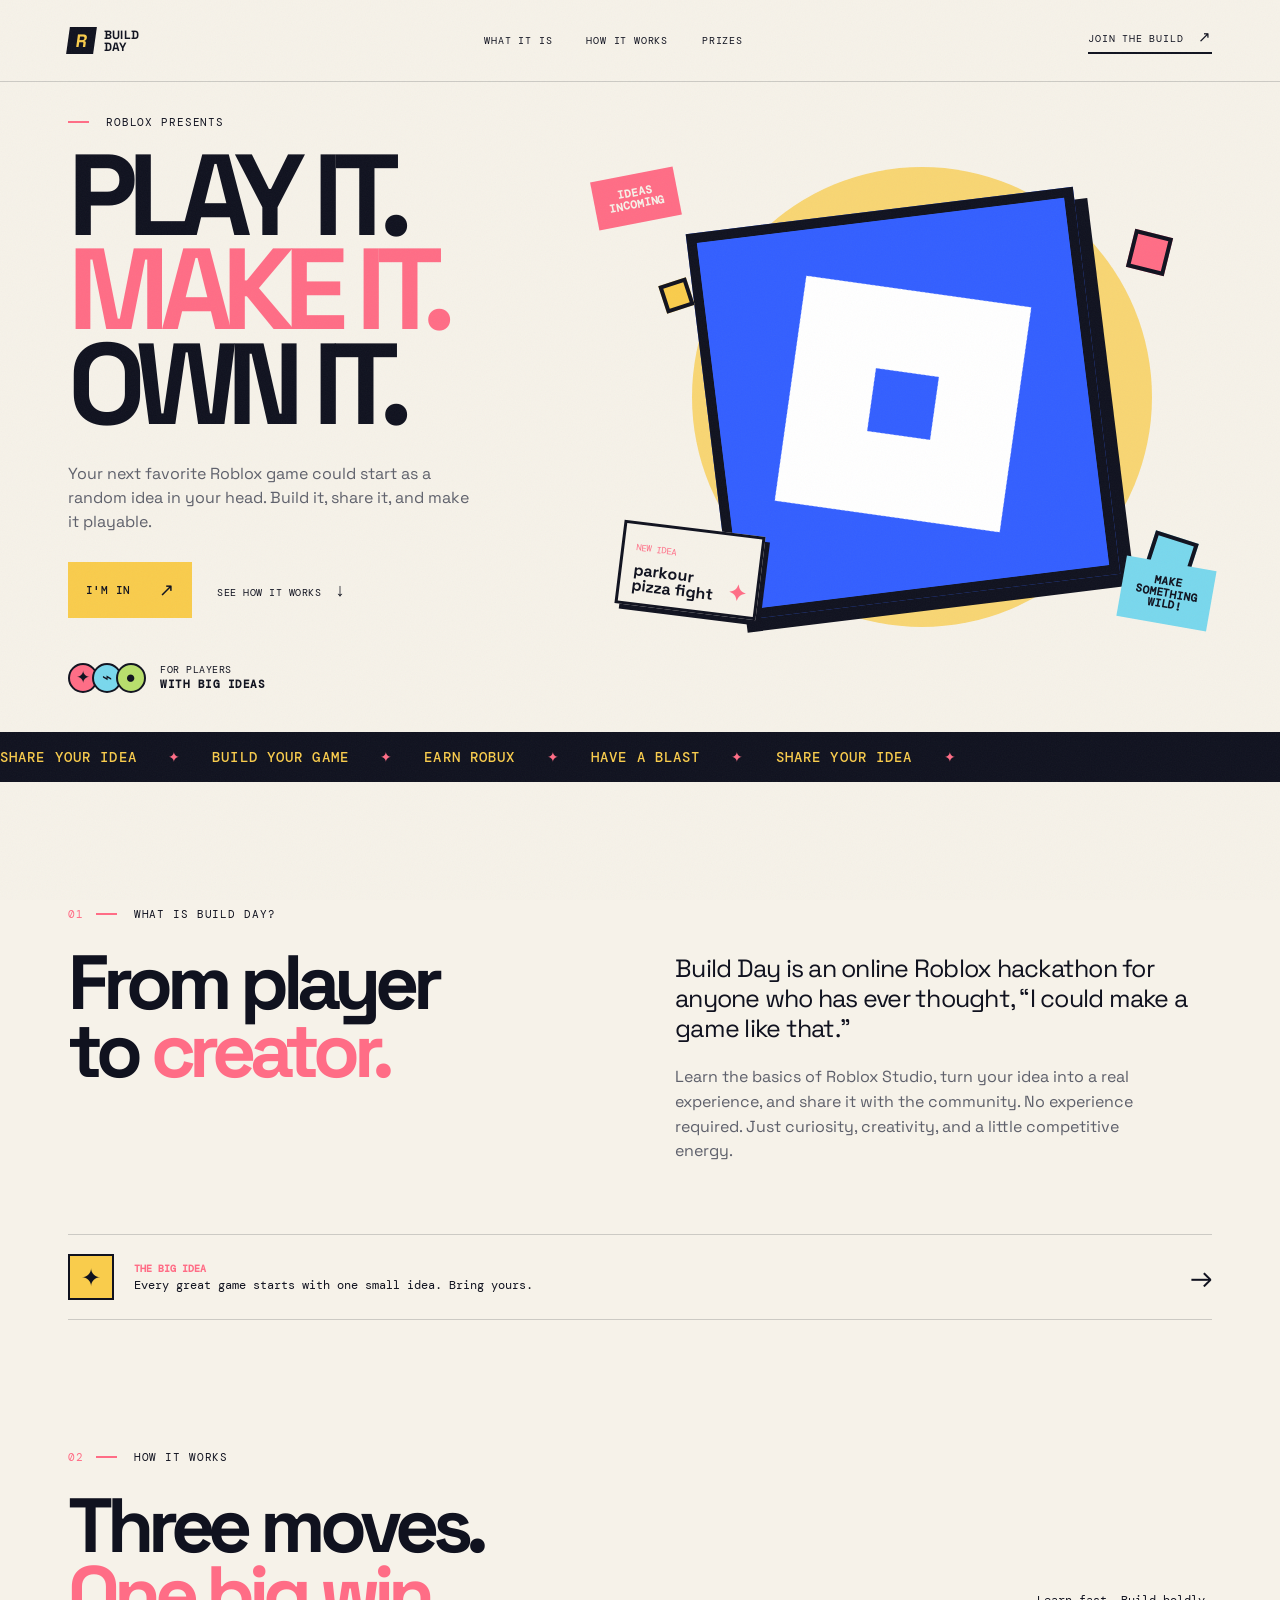
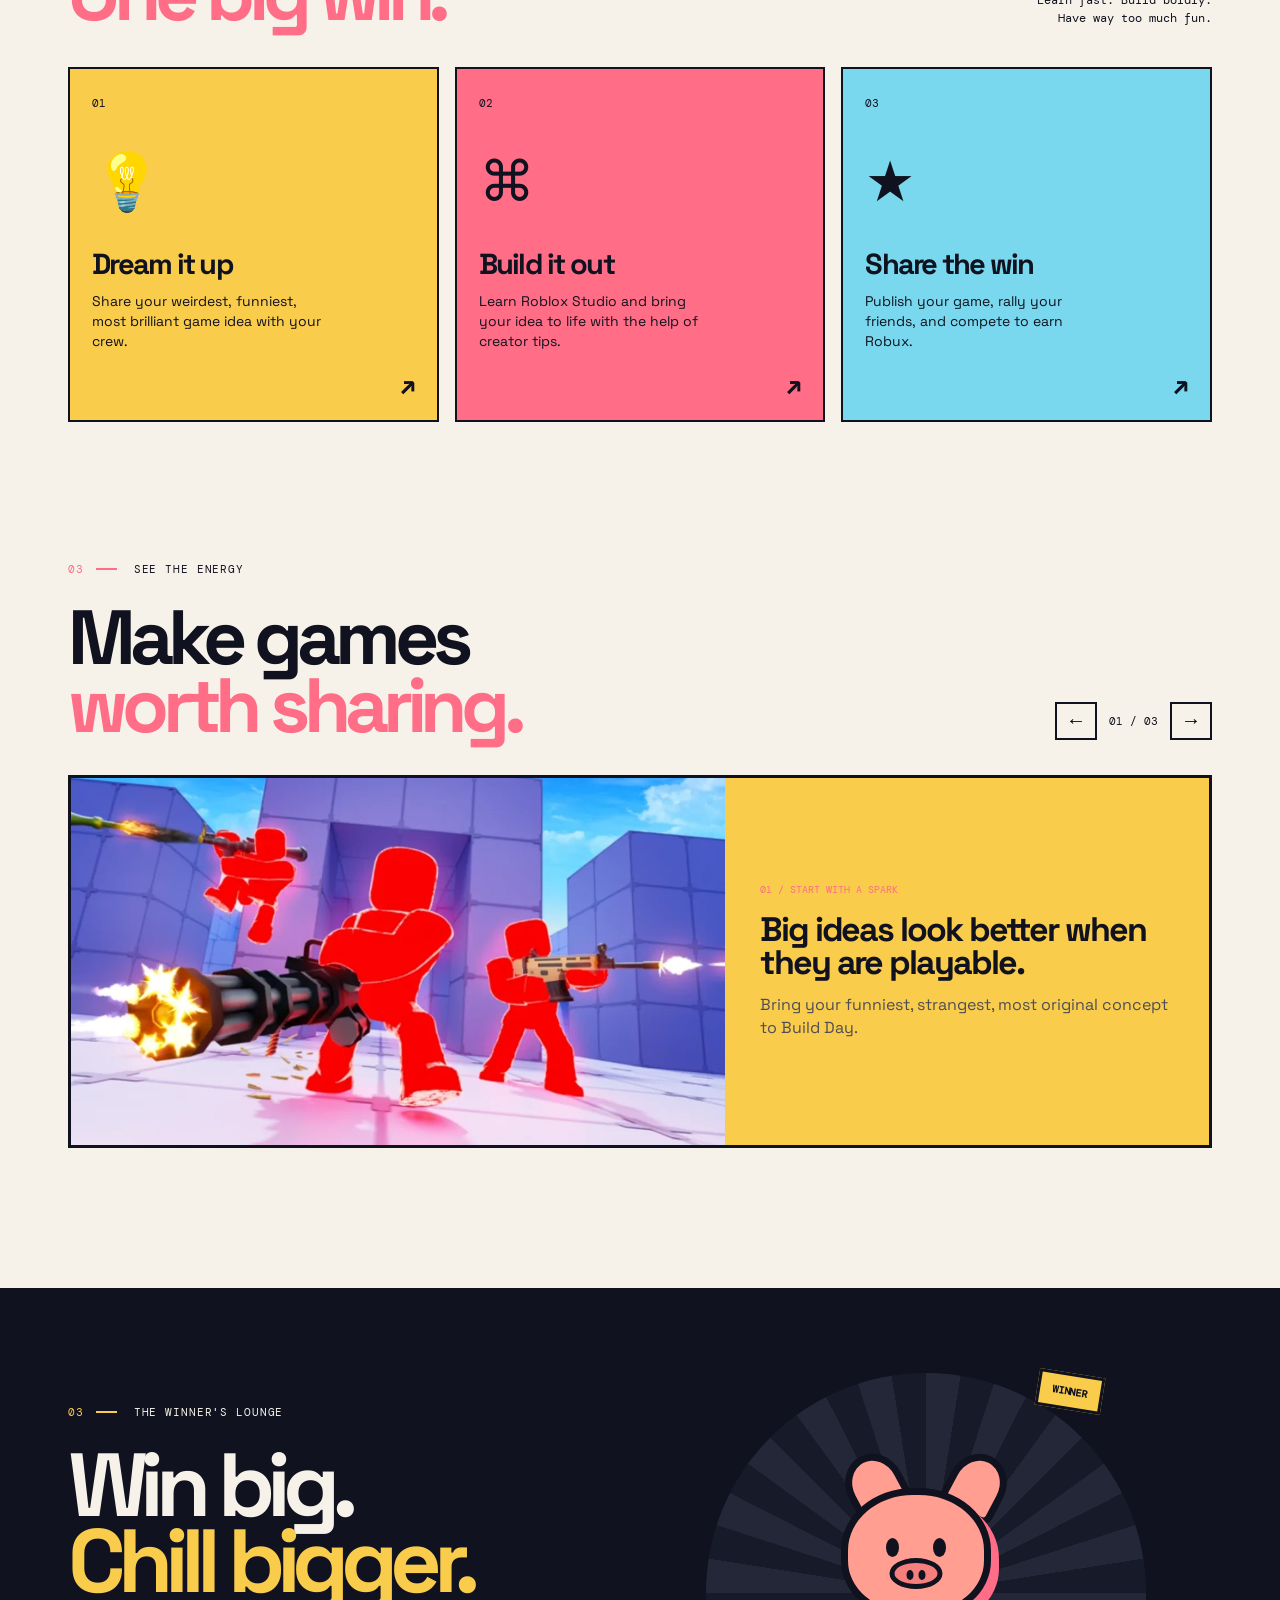
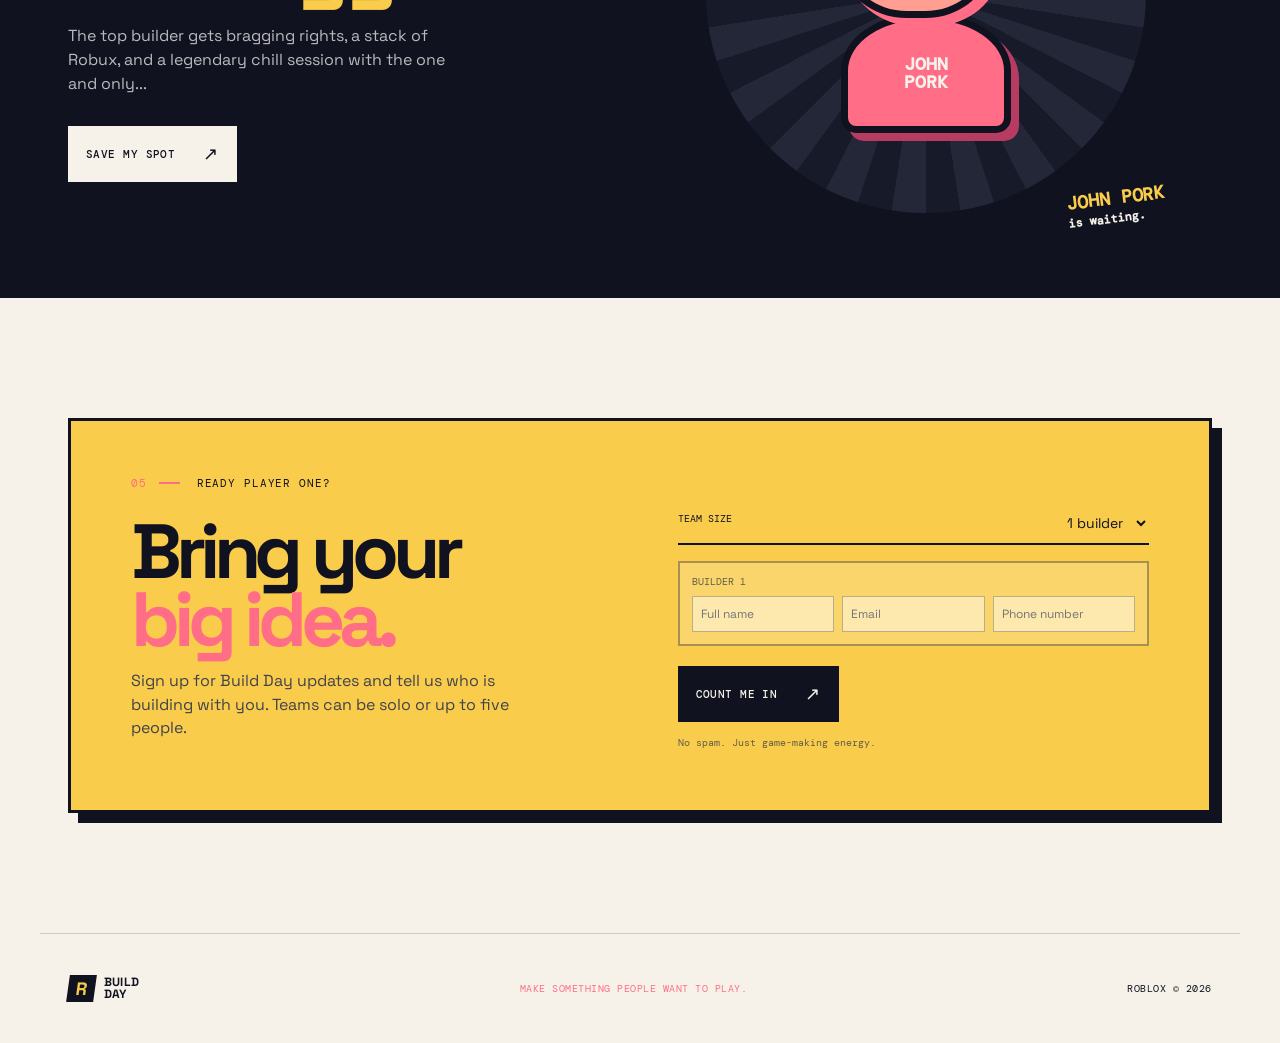
==== index.html @ 7041acbe "first commit" ====
<!DOCTYPE html>
<html lang="en">
<head>
  <meta charset="UTF-8" />
  <meta name="viewport" content="width=device-width, initial-scale=1.0" />
  <meta name="theme-color" content="#10121f" />
  <meta name="description" content="Build Day is Roblox's game-making competition for players with big ideas." />
  <title>Build Day — Make your idea playable</title>
  <link rel="stylesheet" href="styles.css" />
</head>
<body>
  <div class="grain" aria-hidden="true"></div>
  <header class="site-header">
    <a class="logo" href="#top" aria-label="Build Day home"><span class="logo-mark">R</span><span>BUILD<br />DAY</span></a>
    <nav aria-label="Main navigation"><a href="#what">WHAT IT IS</a><a href="#how">HOW IT WORKS</a><a href="#prizes">PRIZES</a></nav>
    <a class="header-cta" href="#signup">JOIN THE BUILD <span>↗</span></a>
  </header>
  <main id="top">
    <section class="hero wrap">
      <div class="hero-copy"><div class="eyebrow"><i></i> ROBLOX PRESENTS</div><h1>PLAY IT.<br /><span>MAKE IT.</span><br />OWN IT.</h1><p class="hero-lede">Your next favorite Roblox game could start as a random idea in your head. Build it, share it, and make it playable.</p><div class="hero-actions"><a class="button button-yellow" href="#signup">I'M IN <b>↗</b></a><a class="text-link" href="#how">SEE HOW IT WORKS <span>↓</span></a></div><div class="hero-proof"><span class="avatar avatar-pink">✦</span><span class="avatar avatar-blue">⌁</span><span class="avatar avatar-green">●</span><span>FOR PLAYERS<br /><strong>WITH BIG IDEAS</strong></span></div></div>
      <div class="hero-scene" aria-label="Roblox Build Day visual"><div class="burst burst-one">IDEAS<br />INCOMING</div><div class="burst burst-two">MAKE<br />SOMETHING<br />WILD!</div><div class="floating-block block-pink"></div><div class="floating-block block-yellow"></div><div class="floating-block block-blue"></div><div class="hero-image-frame"><img src="assets/roblox-game.png" alt="Roblox logo on a blue background" /></div><div class="idea-card"><span>NEW IDEA</span><strong>parkour<br />pizza fight</strong><b>✦</b></div></div>
    </section>
    <section class="ticker" aria-label="Build Day highlights"><div>SHARE YOUR IDEA <span>✦</span> BUILD YOUR GAME <span>✦</span> EARN ROBUX <span>✦</span> HAVE A BLAST <span>✦</span> SHARE YOUR IDEA <span>✦</span></div></section>
    <section class="intro wrap" id="what"><div class="section-label"><span>01</span><i></i> WHAT IS BUILD DAY?</div><div class="intro-grid"><h2>From player<br />to <em>creator.</em></h2><div><p class="big-copy">Build Day is an online Roblox hackathon for anyone who has ever thought, “I could make a game like that.”</p><p>Learn the basics of Roblox Studio, turn your idea into a real experience, and share it with the community. No experience required. Just curiosity, creativity, and a little competitive energy.</p></div></div><div class="idea-strip"><div class="strip-icon">✦</div><p><strong>THE BIG IDEA</strong><br />Every great game starts with one small idea. Bring yours.</p><span>→</span></div></section>
    <section class="process wrap" id="how"><div class="section-label"><span>02</span><i></i> HOW IT WORKS</div><div class="process-heading"><h2>Three moves.<br /><em>One big win.</em></h2><p>Learn fast. Build boldly.<br />Have way too much fun.</p></div><div class="steps"><article class="step step-yellow"><span class="step-num">01</span><div class="step-doodle">💡</div><h3>Dream it up</h3><p>Share your weirdest, funniest, most brilliant game idea with your crew.</p><b class="step-arrow">↗</b></article><article class="step step-pink"><span class="step-num">02</span><div class="step-doodle">⌘</div><h3>Build it out</h3><p>Learn Roblox Studio and bring your idea to life with the help of creator tips.</p><b class="step-arrow">↗</b></article><article class="step step-blue"><span class="step-num">03</span><div class="step-doodle">★</div><h3>Share the win</h3><p>Publish your game, rally your friends, and compete to earn Robux.</p><b class="step-arrow">↗</b></article></div></section>
    <section class="slides wrap" id="slides"><div class="section-label"><span>03</span><i></i> SEE THE ENERGY</div><div class="slides-heading"><h2>Make games<br /><em>worth sharing.</em></h2><div class="slide-controls"><button id="slidePrev" aria-label="Previous slide">←</button><span id="slideCount">01 / 03</span><button id="slideNext" aria-label="Next slide">→</button></div></div><div class="slide-window"><div class="slide-track" id="slideTrack"><article class="build-slide active"><img src="assets/roblox-action.webp" alt="Roblox-style game characters in an action scene" /><div class="slide-copy"><span>01 / START WITH A SPARK</span><h3>Big ideas look better when they are playable.</h3><p>Bring your funniest, strangest, most original concept to Build Day.</p></div></article><article class="build-slide"><img src="assets/roblox-explainer.avif" alt="Roblox game world explainer image" /><div class="slide-copy"><span>02 / BUILD WITH YOUR CREW</span><h3>Five minds can make one wild world.</h3><p>Work solo or team up with up to five total builders.</p></div></article><article class="build-slide"><img src="assets/roblox-characters.webp" alt="A colorful group of Roblox characters" /><div class="slide-copy"><span>03 / SHARE THE MOMENT</span><h3>Publish it. Play it. Let the world in.</h3><p>Show off what you made and compete for Robux and the ultimate chill session.</p></div></article></div></div></section>
    <section class="prize-wrap" id="prizes"><div class="prize wrap"><div class="prize-copy"><div class="section-label light"><span>03</span><i></i> THE WINNER'S LOUNGE</div><h2>Win big.<br /><em>Chill bigger.</em></h2><p>The top builder gets bragging rights, a stack of Robux, and a legendary chill session with the one and only...</p><a class="button button-light" href="#signup">SAVE MY SPOT <b>↗</b></a></div><div class="pork-stage"><div class="pork-rays"></div><div class="pork-crown">WINNER</div><div class="pork-character"><div class="pork-ear left"></div><div class="pork-ear right"></div><div class="pork-head"><span class="pork-eye left"></span><span class="pork-eye right"></span><span class="pork-snout"></span></div><div class="pork-body"><span>JOHN<br />PORK</span></div></div><div class="pork-caption">JOHN PORK<br /><small>is waiting.</small></div></div></div></section>
    <section class="signup wrap" id="signup"><div class="signup-card"><div><div class="section-label"><span>05</span><i></i> READY PLAYER ONE?</div><h2>Bring your<br /><em>big idea.</em></h2><p>Sign up for Build Day updates and tell us who is building with you. Teams can be solo or up to five people.</p></div><form id="signupForm"><div class="team-size-row"><label for="teamSize">TEAM SIZE</label><select id="teamSize" name="teamSize"><option value="1">1 builder</option><option value="2">2 builders</option><option value="3">3 builders</option><option value="4">4 builders</option><option value="5">5 builders</option></select></div><div id="memberFields" class="member-fields"></div><button class="button button-dark" type="submit">COUNT ME IN <b>↗</b></button><small id="formMessage">No spam. Just game-making energy.</small></form></div></section>
  </main>
  <footer class="site-footer wrap"><a class="logo" href="#top"><span class="logo-mark">R</span><span>BUILD<br />DAY</span></a><span>MAKE SOMETHING PEOPLE WANT TO PLAY.</span><span>ROBLOX © 2026</span></footer>
  <script src="script.js"></script>
</body>
</html>
---- styles.css ----
@import url('https://fonts.googleapis.com/css2?family=DM+Mono:wght@400;500&family=Space+Grotesk:wght@400;500;600;700&display=swap');
:root{--ink:#10121f;--paper:#f6f2e9;--yellow:#f9cc4c;--pink:#ff6d86;--blue:#79d8ed;--green:#b8df6c;--line:rgba(16,18,31,.18);--muted:#5e606b}*{box-sizing:border-box}html{scroll-behavior:smooth}body{margin:0;background:var(--paper);color:var(--ink);font-family:'Space Grotesk',sans-serif;overflow-x:hidden}.grain{position:fixed;inset:0;pointer-events:none;z-index:5;opacity:.04;background-image:url("data:image/svg+xml,%3Csvg xmlns='http://www.w3.org/2000/svg' width='140' height='140'%3E%3Cfilter id='n'%3E%3CfeTurbulence type='fractalNoise' baseFrequency='.8' numOctaves='3' stitchTiles='stitch'/%3E%3C/filter%3E%3Crect width='100%25' height='100%25' filter='url(%23n)'/%3E%3C/svg%3E")}.wrap{max-width:1200px;margin:0 auto;padding-left:28px;padding-right:28px}.site-header{height:82px;display:flex;align-items:center;justify-content:space-between;padding:0 max(28px,calc((100vw - 1200px)/2 + 28px));border-bottom:1px solid var(--line);font:10px 'DM Mono',monospace;letter-spacing:.08em}.logo{display:flex;align-items:center;gap:9px;text-decoration:none;color:var(--ink);font:700 12px/1 'Space Grotesk';letter-spacing:.02em}.logo-mark{display:grid;place-items:center;width:27px;height:27px;background:var(--ink);color:var(--yellow);font-size:18px;transform:skew(-8deg)}nav{display:flex;gap:34px}nav a,.text-link{color:var(--ink);text-decoration:none}nav a:hover,.text-link:hover{color:var(--pink)}.header-cta{color:var(--ink);border-bottom:2px solid var(--ink);padding-bottom:5px;text-decoration:none}.header-cta span{font-size:15px;margin-left:8px}.hero{min-height:650px;display:grid;grid-template-columns:.9fr 1.1fr;align-items:center;gap:20px;padding-top:30px;padding-bottom:36px}.eyebrow,.section-label{font:11px 'DM Mono',monospace;letter-spacing:.08em}.eyebrow i,.section-label i{display:inline-block;width:21px;height:2px;background:var(--pink);margin:0 9px 3px 0}.hero h1{font-size:clamp(68px,9vw,126px);line-height:.82;letter-spacing:-.09em;margin:20px 0 30px}.hero h1 span{color:var(--pink)}.hero-lede{max-width:410px;font-size:16px;line-height:1.5;color:var(--muted);margin:0 0 28px}.hero-actions{display:flex;align-items:center;gap:25px}.button{display:inline-flex;align-items:center;justify-content:space-between;gap:28px;padding:16px 18px;border:0;text-decoration:none;font:500 11px 'DM Mono',monospace;letter-spacing:.04em;cursor:pointer;transition:transform .2s,box-shadow .2s}.button b{font-size:18px;font-weight:400}.button:hover{transform:translate(-3px,-3px);box-shadow:6px 6px 0 var(--ink)}.button-yellow{background:var(--yellow);color:var(--ink)}.button-dark{background:var(--ink);color:var(--paper)}.button-light{background:var(--paper);color:var(--ink)}.text-link{font:10px 'DM Mono';letter-spacing:.05em}.text-link span{font-size:18px;margin-left:8px}.hero-proof{display:flex;align-items:center;margin-top:45px;font:10px 'DM Mono';line-height:1.4;letter-spacing:.05em}.hero-proof strong{font-size:11px}.avatar{width:30px;height:30px;display:grid;place-items:center;border:2px solid var(--ink);border-radius:50%;margin-right:-6px;font-size:17px}.avatar-pink{background:var(--pink)}.avatar-blue{background:var(--blue)}.avatar-green{background:var(--green);margin-right:14px}.hero-scene{height:535px;position:relative;display:grid;place-items:center}.hero-scene:before{content:'';position:absolute;width:460px;height:460px;border-radius:50%;background:var(--yellow);top:30px;right:60px;opacity:.75}.laptop{position:relative;z-index:2;width:445px;transform:rotate(-5deg);filter:drop-shadow(12px 15px 0 var(--ink))}.laptop-screen{height:285px;border:13px solid var(--ink);border-bottom-width:18px;border-radius:17px 17px 4px 4px;background:var(--pink);padding:12px}.screen-top{display:flex;justify-content:space-between;background:var(--ink);color:var(--paper);padding:6px 9px;font:9px 'DM Mono'}.game-world{height:218px;margin-top:8px;position:relative;overflow:hidden;background:linear-gradient(#77dbea 0 55%,#a9dc68 55%)}.world-sun{position:absolute;width:62px;height:62px;background:var(--yellow);border-radius:50%;right:30px;top:22px}.world-cloud{position:absolute;width:78px;height:20px;background:var(--paper);border-radius:20px;opacity:.8}.cloud-one{left:25px;top:33px}.cloud-two{right:88px;top:90px;transform:scale(.7)}.world-platform{position:absolute;bottom:33px;left:40px;width:280px;height:30px;background:var(--ink);transform:skew(-20deg)}.world-character{position:absolute;bottom:62px;left:180px;width:58px;height:58px;border:7px solid var(--ink);border-radius:20px 20px 10px 10px;background:var(--pink);font-size:30px;text-align:center;line-height:45px}.world-portal{position:absolute;bottom:52px;right:70px;display:grid;place-items:center;width:70px;height:95px;border:9px solid var(--blue);border-radius:50%;color:var(--paper);font-size:30px}.laptop-base{height:25px;background:var(--ink);clip-path:polygon(7% 0,93% 0,100% 100%,0 100%);position:relative}.laptop-base:after{content:'';position:absolute;left:40%;top:5px;width:20%;height:4px;background:#404353}.laptop-shadow{position:absolute;width:430px;height:30px;background:var(--ink);bottom:79px;right:70px;transform:rotate(-5deg);opacity:.18;border-radius:50%}.floating-block{position:absolute;border:4px solid var(--ink);z-index:3}.block-pink{width:39px;height:39px;background:var(--pink);right:7%;top:18%;transform:rotate(14deg)}.block-yellow{width:29px;height:29px;background:var(--yellow);left:11%;top:27%;transform:rotate(-18deg)}.block-blue{width:45px;height:45px;background:var(--blue);right:3%;bottom:17%;transform:rotate(18deg)}.burst{position:absolute;z-index:4;background:var(--ink);color:var(--paper);padding:13px 14px;text-align:center;font:700 11px/1.05 'DM Mono';transform:rotate(-11deg)}.burst-one{left:0;top:7%;background:var(--pink)}.burst-two{right:0;bottom:9%;transform:rotate(10deg);background:var(--blue);color:var(--ink)}.idea-card{position:absolute;z-index:4;left:4%;bottom:11%;width:142px;background:var(--paper);border:3px solid var(--ink);padding:10px 12px;transform:rotate(7deg);box-shadow:5px 5px 0 var(--ink)}.idea-card span{font:9px 'DM Mono';color:var(--pink)}.idea-card strong{display:block;font-size:16px;line-height:.95;margin-top:7px}.idea-card b{position:absolute;right:10px;bottom:8px;color:var(--pink);font-size:22px}.ticker{background:var(--ink);color:var(--yellow);overflow:hidden;white-space:nowrap;font:500 14px 'DM Mono';letter-spacing:.08em;padding:16px 0}.ticker div{animation:marquee 28s linear infinite}.ticker span{color:var(--pink);padding:0 22px}@keyframes marquee{to{transform:translateX(-35%)}}.intro{padding-top:125px;padding-bottom:130px}.section-label{margin-bottom:28px}.section-label>span{color:var(--pink);margin-right:12px}.intro-grid{display:grid;grid-template-columns:1fr 1fr;gap:70px}.intro h2,.process h2,.signup h2{font-size:clamp(50px,6vw,78px);line-height:.88;letter-spacing:-.08em;margin:0}.intro h2 em,.process h2 em,.signup h2 em{font-style:normal;color:var(--pink)}.big-copy{font-size:25px;line-height:1.2;letter-spacing:-.03em;margin:4px 0 22px}.intro-grid p:not(.big-copy){max-width:490px;line-height:1.55;color:var(--muted);margin:0}.idea-strip{display:flex;align-items:center;gap:20px;border-top:1px solid var(--line);border-bottom:1px solid var(--line);margin-top:70px;padding:19px 0}.strip-icon{width:46px;height:46px;display:grid;place-items:center;background:var(--yellow);border:2px solid var(--ink);font-size:24px}.idea-strip p{margin:0;font:12px/1.4 'DM Mono'}.idea-strip strong{color:var(--pink);font-size:10px}.idea-strip>span{margin-left:auto;font-size:28px}.process{padding-bottom:140px}.process-heading{display:flex;justify-content:space-between;align-items:end;margin-bottom:40px}.process-heading p{font:12px/1.5 'DM Mono';text-align:right;margin:0}.steps{display:grid;grid-template-columns:repeat(3,1fr);gap:16px}.step{min-height:355px;padding:22px;position:relative;border:2px solid var(--ink);transition:transform .2s}.step:hover{transform:translateY(-8px)}.step-yellow{background:var(--yellow)}.step-pink{background:var(--pink)}.step-blue{background:var(--blue)}.step-num{font:11px 'DM Mono'}.step-doodle{font-size:56px;line-height:1;margin:42px 0 35px}.step h3{font-size:29px;letter-spacing:-.06em;margin:0 0 10px}.step p{max-width:230px;line-height:1.4;margin:0;font-size:14px}.step-arrow{position:absolute;right:21px;bottom:18px;font-size:26px}.prize-wrap{background:var(--ink);color:var(--paper);overflow:hidden}.prize{display:grid;grid-template-columns:1fr 1fr;min-height:610px;align-items:center}.section-label.light i{background:var(--yellow)}.section-label.light span{color:var(--yellow)}.prize h2{font-size:clamp(55px,7vw,92px);line-height:.85;letter-spacing:-.09em;margin:25px 0}.prize h2 em{font-style:normal;color:var(--yellow)}.prize-copy>p{max-width:390px;color:#bab9be;line-height:1.5;margin:0 0 30px}.pork-stage{height:500px;position:relative;display:grid;place-items:center}.pork-rays{position:absolute;width:440px;height:440px;border-radius:50%;background:repeating-conic-gradient(from 0deg,#242738 0 9deg,#171a29 9deg 18deg)}.pork-character{position:relative;z-index:2;margin-top:35px}.pork-head{position:relative;width:150px;height:130px;background:#ff9e91;border:7px solid var(--ink);border-radius:48% 48% 44% 44%;box-shadow:8px 8px 0 var(--pink)}.pork-ear{position:absolute;z-index:0;width:58px;height:65px;background:#ff9e91;border:7px solid var(--ink);top:-35px;border-radius:50% 50% 10px 10px}.pork-ear.left{left:5px;transform:rotate(-28deg)}.pork-ear.right{right:5px;transform:rotate(28deg)}.pork-eye{position:absolute;top:43px;width:13px;height:19px;background:var(--ink);border-radius:50%}.pork-eye.left{left:38px}.pork-eye.right{right:38px}.pork-snout{position:absolute;left:50%;bottom:22px;transform:translateX(-50%);width:53px;height:31px;border:5px solid var(--ink);border-radius:50%;background:#f47f7d}.pork-snout:after,.pork-snout:before{content:'';position:absolute;width:7px;height:10px;background:var(--ink);border-radius:50%;top:7px}.pork-snout:before{left:12px}.pork-snout:after{right:12px}.pork-body{width:170px;height:120px;background:var(--pink);border:7px solid var(--ink);border-radius:48% 48% 15px 15px;margin:-5px auto 0;display:grid;place-items:center;text-align:center;font:700 18px/1 'DM Mono';box-shadow:8px 8px 0 #b83c62}.pork-crown{position:absolute;z-index:3;top:30px;right:19%;background:var(--yellow);color:var(--ink);padding:9px 12px;border:3px solid var(--ink);transform:rotate(9deg);font:700 10px 'DM Mono'}.pork-caption{position:absolute;z-index:4;bottom:18px;right:8%;font:700 18px/1 'DM Mono';color:var(--yellow);transform:rotate(-7deg)}.pork-caption small{color:var(--paper);font-size:12px}.signup{padding-top:120px;padding-bottom:120px}.signup-card{display:grid;grid-template-columns:1fr 1fr;gap:75px;background:var(--yellow);border:3px solid var(--ink);padding:55px 60px;box-shadow:10px 10px 0 var(--ink)}.signup-card p{max-width:390px;line-height:1.45;color:#42434b}.signup form{align-self:end;padding-bottom:6px}.signup label{display:block;font:10px 'DM Mono';margin-bottom:9px}.input-row{display:flex;border-bottom:2px solid var(--ink)}.input-row input{font:16px 'Space Grotesk';background:transparent;border:0;outline:0;padding:13px 0;min-width:0;flex:1}.input-row input::placeholder{color:#74705b}.input-row .button{padding:13px 0 13px 16px;gap:15px}.signup small{display:block;font:10px 'DM Mono';margin-top:14px;color:#625d48}.site-footer{height:110px;display:flex;align-items:center;justify-content:space-between;border-top:1px solid var(--line);font:10px 'DM Mono';letter-spacing:.05em}.site-footer>span:nth-child(2){color:var(--pink)}@media(max-width:760px){.site-header{height:70px;padding:0 18px}.site-header nav{display:none}.header-cta{font-size:9px}.wrap{padding-left:18px;padding-right:18px}.hero{display:block;padding-top:70px}.hero h1{font-size:68px}.hero-scene{height:410px;margin-top:15px}.hero-scene:before{width:340px;height:340px;right:0}.laptop{width:330px}.laptop-screen{height:220px;border-width:9px}.game-world{height:167px}.laptop-base{height:20px}.world-platform{width:205px}.world-character{left:130px;bottom:55px;width:45px;height:48px;font-size:23px;line-height:37px}.world-portal{right:28px;bottom:42px;width:50px;height:70px}.burst{font-size:9px}.burst-one{left:-5px}.idea-card{left:0;bottom:0}.intro,.signup{padding-top:80px;padding-bottom:85px}.intro-grid,.prize,.signup-card{grid-template-columns:1fr;gap:35px}.intro-grid{gap:30px}.process{padding-bottom:90px}.process-heading{display:block}.process-heading p{text-align:left;margin-top:22px}.steps{grid-template-columns:1fr}.step{min-height:290px}.step-doodle{margin:25px 0 20px}.prize{padding-top:75px;padding-bottom:55px}.pork-stage{height:420px}.pork-rays{width:320px;height:320px}.signup-card{padding:35px 25px;box-shadow:7px 7px 0 var(--ink)}.input-row{display:block;border-bottom:0}.input-row input{width:100%;border-bottom:2px solid var(--ink);margin-bottom:14px}.input-row .button{width:100%;padding:14px 0}.site-footer{height:auto;display:grid;gap:20px;padding-top:28px;padding-bottom:28px}.site-footer>span:nth-child(2){order:3}.hero-actions{flex-wrap:wrap}}
/* Build Day media and signup additions */
.hero-image-frame{position:relative;z-index:2;width:390px;height:390px;border:10px solid var(--ink);background:#3560f5;transform:rotate(-7deg);box-shadow:13px 13px 0 var(--ink);overflow:hidden}.hero-image-frame img{width:100%;height:100%;object-fit:cover;display:block}.slides{padding-bottom:140px}.slides-heading{display:flex;align-items:end;justify-content:space-between;margin-bottom:35px}.slides h2{font-size:clamp(50px,6vw,78px);line-height:.88;letter-spacing:-.08em;margin:0}.slides h2 em{font-style:normal;color:var(--pink)}.slide-controls{display:flex;align-items:center;gap:12px;font:11px 'DM Mono'}.slide-controls button{width:42px;height:38px;border:2px solid var(--ink);background:var(--paper);font-size:20px;cursor:pointer}.slide-controls button:hover{background:var(--yellow)}.slide-window{overflow:hidden;border:3px solid var(--ink);background:var(--ink)}.slide-track{display:flex;transition:transform .45s ease}.build-slide{flex:0 0 100%;display:grid;grid-template-columns:1.35fr 1fr;min-height:350px;background:var(--blue)}.build-slide img{width:100%;height:100%;min-height:350px;object-fit:cover;display:block}.slide-copy{padding:38px 35px;background:var(--yellow);display:flex;flex-direction:column;justify-content:center}.slide-copy span{font:10px 'DM Mono';color:var(--pink)}.slide-copy h3{font-size:34px;line-height:.95;letter-spacing:-.06em;margin:18px 0 14px}.slide-copy p{line-height:1.45;margin:0;color:#4f4e56}.team-size-row{display:flex;align-items:center;justify-content:space-between;border-bottom:2px solid var(--ink);margin-bottom:16px;padding-bottom:9px}.team-size-row label{font:10px 'DM Mono'}.team-size-row select{font:14px 'Space Grotesk';border:0;background:transparent;color:var(--ink);outline:0}.member-fields{display:grid;gap:10px;margin-bottom:18px}.member-card{border:2px solid rgba(16,18,31,.35);padding:12px;background:rgba(255,255,255,.18)}.member-card strong{display:block;font:10px 'DM Mono';margin-bottom:8px;color:#625d48}.member-card .member-inputs{display:grid;grid-template-columns:1fr 1fr 1fr;gap:8px}.member-card input{width:100%;min-width:0;padding:9px 8px;border:1px solid rgba(16,18,31,.28);background:rgba(255,255,255,.45);font:12px 'Space Grotesk';outline:0}.signup form>.button{margin-top:2px}.form-error{color:#b83c62!important}
.slides{padding-bottom:140px}
@media(max-width:760px){.hero-image-frame{width:285px;height:285px}.slides-heading{display:block}.slide-controls{margin-top:22px}.build-slide{grid-template-columns:1fr}.build-slide img{min-height:220px;height:220px}.slide-copy{padding:26px}.slide-copy h3{font-size:28px}.signup-card{padding:35px 25px}.member-card .member-inputs{grid-template-columns:1fr}.signup form>.button{width:100%;justify-content:space-between}}
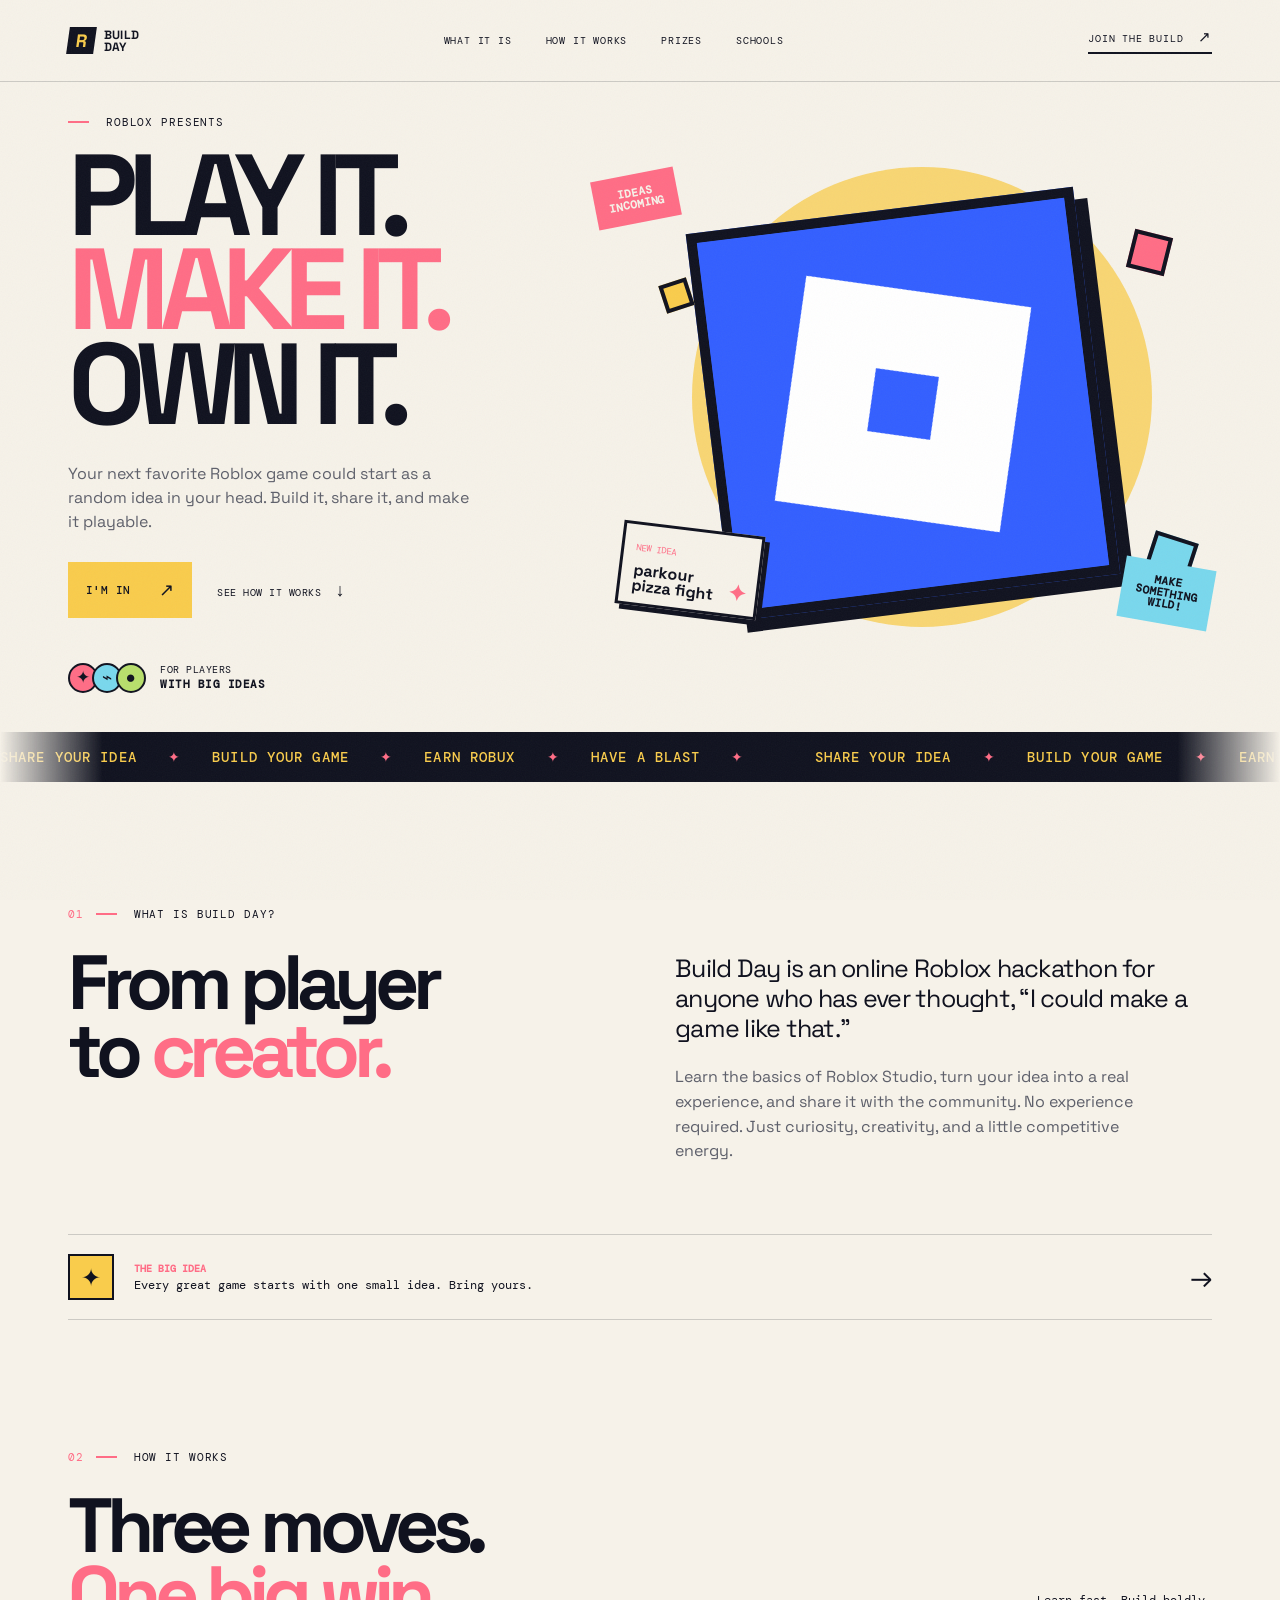
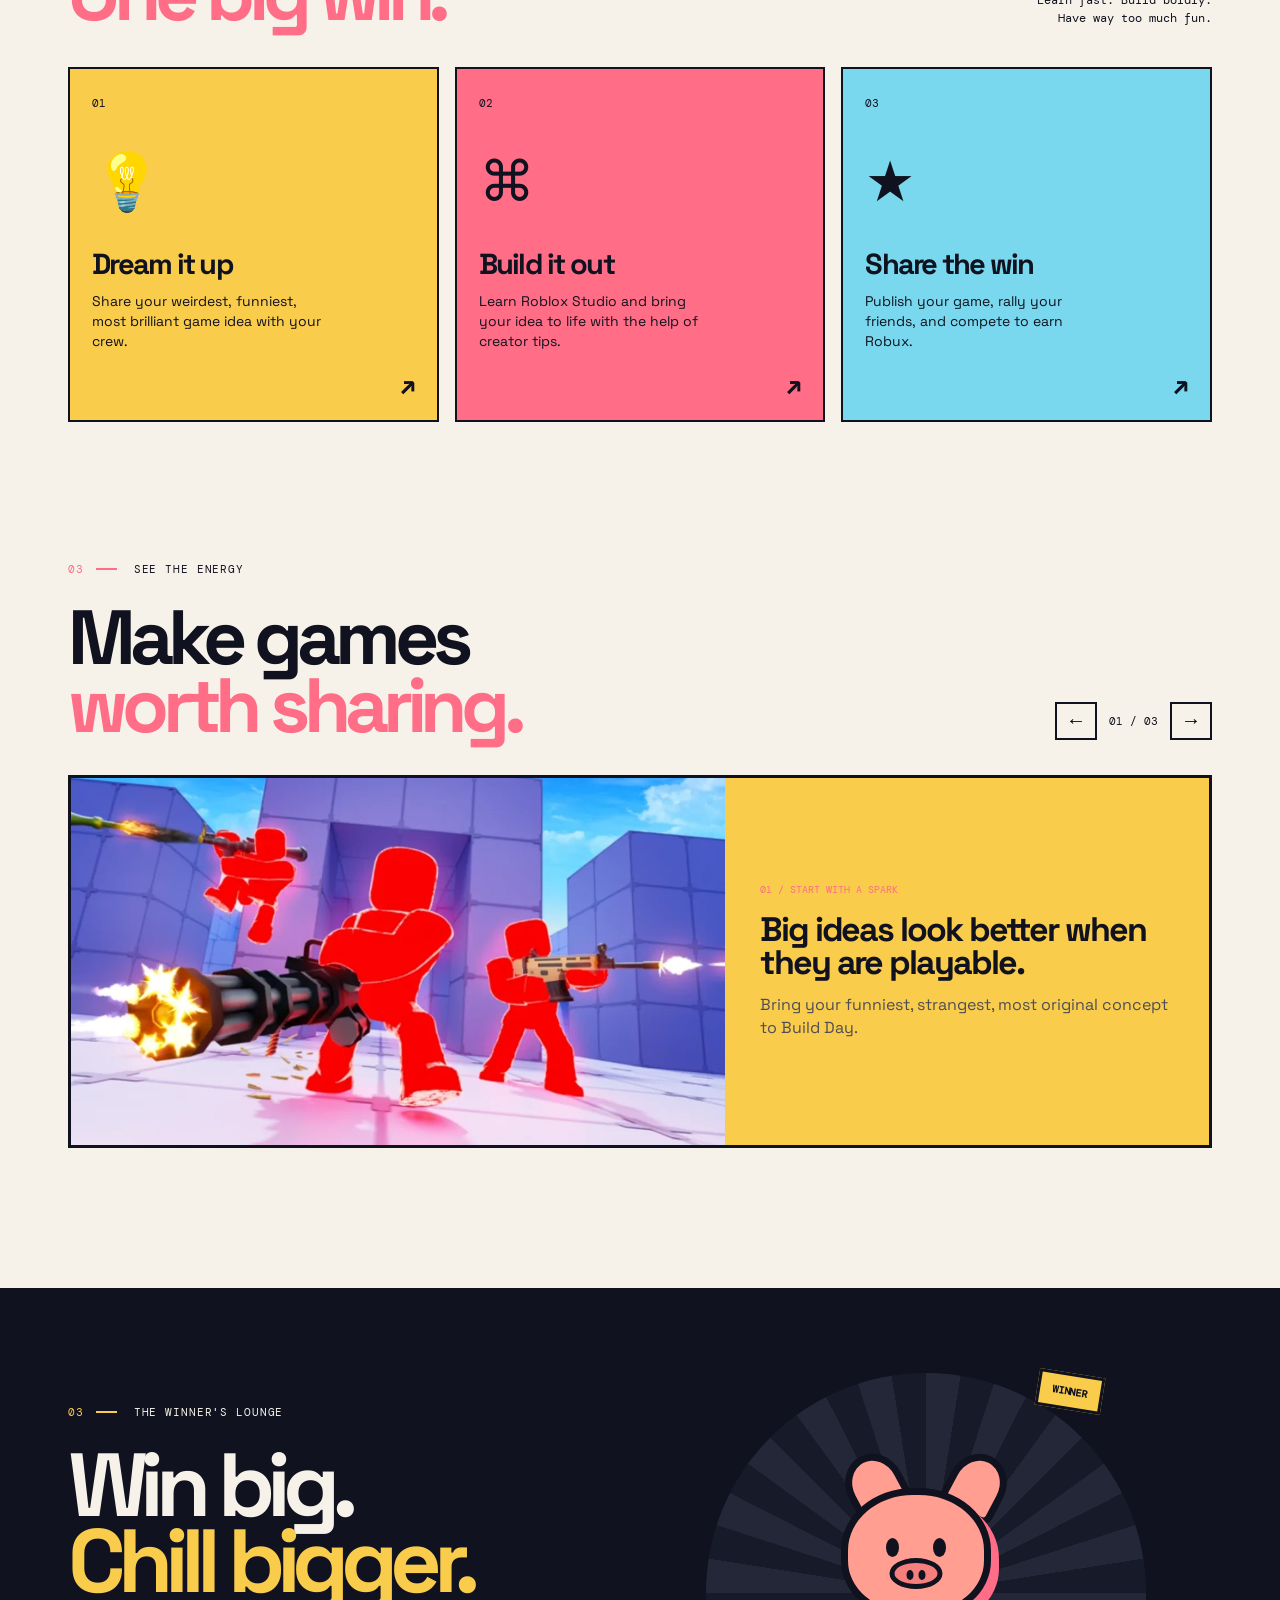
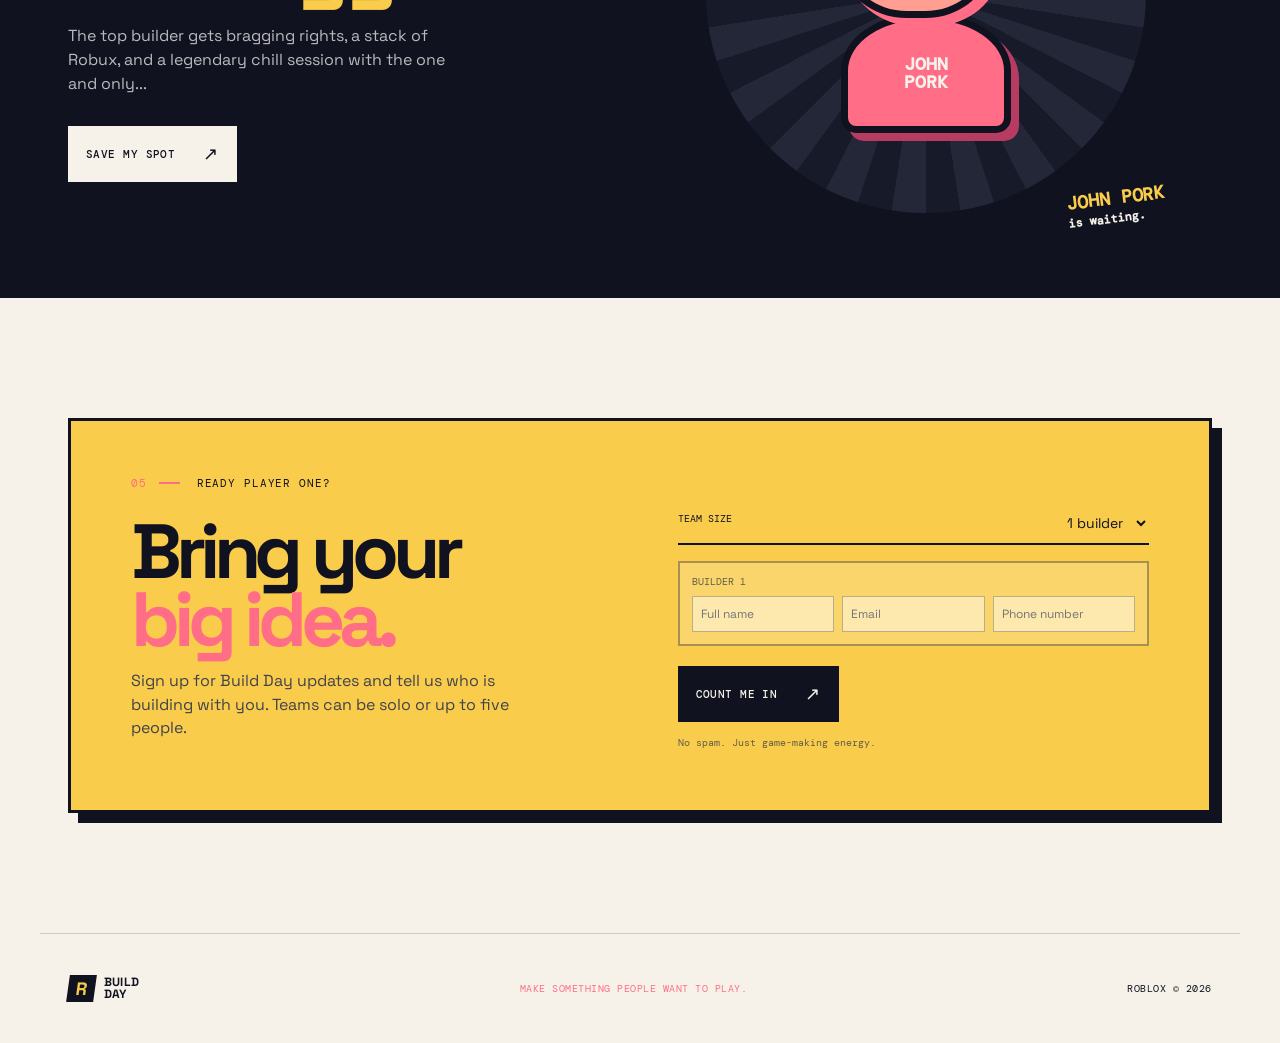
==== commit b18dfefb: "Add school page and seamless ticker" ====
--- a/index.html
+++ b/index.html
@@ -12,7 +12,7 @@
   <div class="grain" aria-hidden="true"></div>
   <header class="site-header">
     <a class="logo" href="#top" aria-label="Build Day home"><span class="logo-mark">R</span><span>BUILD<br />DAY</span></a>
-    <nav aria-label="Main navigation"><a href="#what">WHAT IT IS</a><a href="#how">HOW IT WORKS</a><a href="#prizes">PRIZES</a></nav>
+    <nav aria-label="Main navigation"><a href="#what">WHAT IT IS</a><a href="#how">HOW IT WORKS</a><a href="#prizes">PRIZES</a><a href="school.html">SCHOOLS</a></nav>
     <a class="header-cta" href="#signup">JOIN THE BUILD <span>↗</span></a>
   </header>
   <main id="top">
@@ -20,7 +20,7 @@
       <div class="hero-copy"><div class="eyebrow"><i></i> ROBLOX PRESENTS</div><h1>PLAY IT.<br /><span>MAKE IT.</span><br />OWN IT.</h1><p class="hero-lede">Your next favorite Roblox game could start as a random idea in your head. Build it, share it, and make it playable.</p><div class="hero-actions"><a class="button button-yellow" href="#signup">I'M IN <b>↗</b></a><a class="text-link" href="#how">SEE HOW IT WORKS <span>↓</span></a></div><div class="hero-proof"><span class="avatar avatar-pink">✦</span><span class="avatar avatar-blue">⌁</span><span class="avatar avatar-green">●</span><span>FOR PLAYERS<br /><strong>WITH BIG IDEAS</strong></span></div></div>
       <div class="hero-scene" aria-label="Roblox Build Day visual"><div class="burst burst-one">IDEAS<br />INCOMING</div><div class="burst burst-two">MAKE<br />SOMETHING<br />WILD!</div><div class="floating-block block-pink"></div><div class="floating-block block-yellow"></div><div class="floating-block block-blue"></div><div class="hero-image-frame"><img src="assets/roblox-game.png" alt="Roblox logo on a blue background" /></div><div class="idea-card"><span>NEW IDEA</span><strong>parkour<br />pizza fight</strong><b>✦</b></div></div>
     </section>
-    <section class="ticker" aria-label="Build Day highlights"><div>SHARE YOUR IDEA <span>✦</span> BUILD YOUR GAME <span>✦</span> EARN ROBUX <span>✦</span> HAVE A BLAST <span>✦</span> SHARE YOUR IDEA <span>✦</span></div></section>
+    <section class="ticker" aria-label="Build Day highlights"><div class="ticker-track"><div class="ticker-group">SHARE YOUR IDEA <span>✦</span> BUILD YOUR GAME <span>✦</span> EARN ROBUX <span>✦</span> HAVE A BLAST <span>✦</span></div><div class="ticker-group" aria-hidden="true">SHARE YOUR IDEA <span>✦</span> BUILD YOUR GAME <span>✦</span> EARN ROBUX <span>✦</span> HAVE A BLAST <span>✦</span></div></div></section>
     <section class="intro wrap" id="what"><div class="section-label"><span>01</span><i></i> WHAT IS BUILD DAY?</div><div class="intro-grid"><h2>From player<br />to <em>creator.</em></h2><div><p class="big-copy">Build Day is an online Roblox hackathon for anyone who has ever thought, “I could make a game like that.”</p><p>Learn the basics of Roblox Studio, turn your idea into a real experience, and share it with the community. No experience required. Just curiosity, creativity, and a little competitive energy.</p></div></div><div class="idea-strip"><div class="strip-icon">✦</div><p><strong>THE BIG IDEA</strong><br />Every great game starts with one small idea. Bring yours.</p><span>→</span></div></section>
     <section class="process wrap" id="how"><div class="section-label"><span>02</span><i></i> HOW IT WORKS</div><div class="process-heading"><h2>Three moves.<br /><em>One big win.</em></h2><p>Learn fast. Build boldly.<br />Have way too much fun.</p></div><div class="steps"><article class="step step-yellow"><span class="step-num">01</span><div class="step-doodle">💡</div><h3>Dream it up</h3><p>Share your weirdest, funniest, most brilliant game idea with your crew.</p><b class="step-arrow">↗</b></article><article class="step step-pink"><span class="step-num">02</span><div class="step-doodle">⌘</div><h3>Build it out</h3><p>Learn Roblox Studio and bring your idea to life with the help of creator tips.</p><b class="step-arrow">↗</b></article><article class="step step-blue"><span class="step-num">03</span><div class="step-doodle">★</div><h3>Share the win</h3><p>Publish your game, rally your friends, and compete to earn Robux.</p><b class="step-arrow">↗</b></article></div></section>
     <section class="slides wrap" id="slides"><div class="section-label"><span>03</span><i></i> SEE THE ENERGY</div><div class="slides-heading"><h2>Make games<br /><em>worth sharing.</em></h2><div class="slide-controls"><button id="slidePrev" aria-label="Previous slide">←</button><span id="slideCount">01 / 03</span><button id="slideNext" aria-label="Next slide">→</button></div></div><div class="slide-window"><div class="slide-track" id="slideTrack"><article class="build-slide active"><img src="assets/roblox-action.webp" alt="Roblox-style game characters in an action scene" /><div class="slide-copy"><span>01 / START WITH A SPARK</span><h3>Big ideas look better when they are playable.</h3><p>Bring your funniest, strangest, most original concept to Build Day.</p></div></article><article class="build-slide"><img src="assets/roblox-explainer.avif" alt="Roblox game world explainer image" /><div class="slide-copy"><span>02 / BUILD WITH YOUR CREW</span><h3>Five minds can make one wild world.</h3><p>Work solo or team up with up to five total builders.</p></div></article><article class="build-slide"><img src="assets/roblox-characters.webp" alt="A colorful group of Roblox characters" /><div class="slide-copy"><span>03 / SHARE THE MOMENT</span><h3>Publish it. Play it. Let the world in.</h3><p>Show off what you made and compete for Robux and the ultimate chill session.</p></div></article></div></div></section>
--- a/styles.css
+++ b/styles.css
@@ -4,3 +4,25 @@
 .hero-image-frame{position:relative;z-index:2;width:390px;height:390px;border:10px solid var(--ink);background:#3560f5;transform:rotate(-7deg);box-shadow:13px 13px 0 var(--ink);overflow:hidden}.hero-image-frame img{width:100%;height:100%;object-fit:cover;display:block}.slides{padding-bottom:140px}.slides-heading{display:flex;align-items:end;justify-content:space-between;margin-bottom:35px}.slides h2{font-size:clamp(50px,6vw,78px);line-height:.88;letter-spacing:-.08em;margin:0}.slides h2 em{font-style:normal;color:var(--pink)}.slide-controls{display:flex;align-items:center;gap:12px;font:11px 'DM Mono'}.slide-controls button{width:42px;height:38px;border:2px solid var(--ink);background:var(--paper);font-size:20px;cursor:pointer}.slide-controls button:hover{background:var(--yellow)}.slide-window{overflow:hidden;border:3px solid var(--ink);background:var(--ink)}.slide-track{display:flex;transition:transform .45s ease}.build-slide{flex:0 0 100%;display:grid;grid-template-columns:1.35fr 1fr;min-height:350px;background:var(--blue)}.build-slide img{width:100%;height:100%;min-height:350px;object-fit:cover;display:block}.slide-copy{padding:38px 35px;background:var(--yellow);display:flex;flex-direction:column;justify-content:center}.slide-copy span{font:10px 'DM Mono';color:var(--pink)}.slide-copy h3{font-size:34px;line-height:.95;letter-spacing:-.06em;margin:18px 0 14px}.slide-copy p{line-height:1.45;margin:0;color:#4f4e56}.team-size-row{display:flex;align-items:center;justify-content:space-between;border-bottom:2px solid var(--ink);margin-bottom:16px;padding-bottom:9px}.team-size-row label{font:10px 'DM Mono'}.team-size-row select{font:14px 'Space Grotesk';border:0;background:transparent;color:var(--ink);outline:0}.member-fields{display:grid;gap:10px;margin-bottom:18px}.member-card{border:2px solid rgba(16,18,31,.35);padding:12px;background:rgba(255,255,255,.18)}.member-card strong{display:block;font:10px 'DM Mono';margin-bottom:8px;color:#625d48}.member-card .member-inputs{display:grid;grid-template-columns:1fr 1fr 1fr;gap:8px}.member-card input{width:100%;min-width:0;padding:9px 8px;border:1px solid rgba(16,18,31,.28);background:rgba(255,255,255,.45);font:12px 'Space Grotesk';outline:0}.signup form>.button{margin-top:2px}.form-error{color:#b83c62!important}
 .slides{padding-bottom:140px}
 @media(max-width:760px){.hero-image-frame{width:285px;height:285px}.slides-heading{display:block}.slide-controls{margin-top:22px}.build-slide{grid-template-columns:1fr}.build-slide img{min-height:220px;height:220px}.slide-copy{padding:26px}.slide-copy h3{font-size:28px}.signup-card{padding:35px 25px}.member-card .member-inputs{grid-template-columns:1fr}.signup form>.button{width:100%;justify-content:space-between}}
+/* Seamless highlight ticker */
+.ticker{mask-image:linear-gradient(90deg,transparent,#000 8%,#000 92%,transparent)}
+.ticker-track{display:flex;width:max-content;animation:marquee 26s linear infinite}
+.ticker .ticker-group{display:block;flex:0 0 auto;padding-right:48px;animation:none}
+@keyframes marquee{from{transform:translateX(0)}to{transform:translateX(-50%)}}
+
+/* School page */
+.school-hero{padding-top:120px;padding-bottom:90px;display:grid;grid-template-columns:1.1fr .9fr;gap:70px;align-items:end}
+.school-hero h1{font-size:clamp(58px,8vw,108px);line-height:.85;letter-spacing:-.09em;margin:20px 0 25px}
+.school-hero h1 em,.school-card h2 em{font-style:normal;color:var(--pink)}
+.school-hero p{max-width:480px;color:var(--muted);font-size:18px;line-height:1.5}
+.school-card{background:var(--blue);border:3px solid var(--ink);padding:35px;box-shadow:10px 10px 0 var(--ink)}
+.school-card h2{font-size:42px;line-height:.9;letter-spacing:-.07em;margin:0 0 25px}
+.school-card p{font-size:14px;line-height:1.5;margin:0 0 25px}
+.school-list{display:grid;gap:0;margin:0 0 25px;padding:0;list-style:none;border-top:1px solid rgba(16,18,31,.3)}
+.school-list li{padding:13px 0;border-bottom:1px solid rgba(16,18,31,.3);font:11px/1.4 'DM Mono'}
+.school-list li::before{content:'✦';color:var(--pink);margin-right:10px}
+.school-contact{padding:90px 0 130px}
+.school-contact-grid{display:grid;grid-template-columns:1fr 1fr;gap:50px}
+.school-contact h2{font-size:clamp(45px,6vw,72px);line-height:.88;letter-spacing:-.08em;margin:0}
+.school-contact p{max-width:450px;color:var(--muted);line-height:1.55}
+@media(max-width:760px){.school-hero,.school-contact-grid{grid-template-columns:1fr;gap:35px}.school-hero{padding-top:80px;padding-bottom:65px}.school-card{padding:25px;box-shadow:7px 7px 0 var(--ink)}.school-contact{padding:70px 0 90px}}
